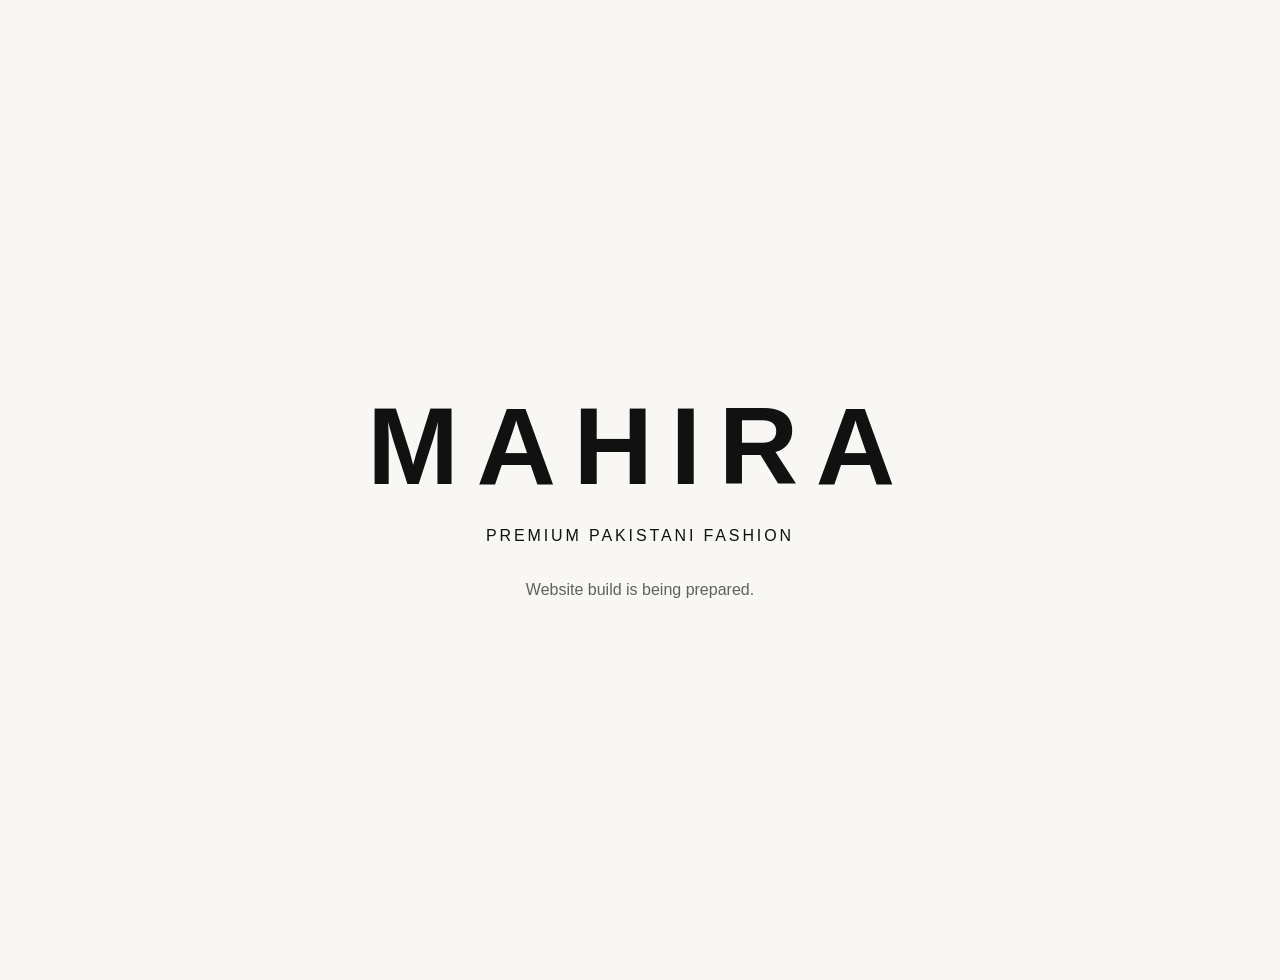
==== index.html @ 809e6ac2 "Add Mahira website entry point" ====
<!doctype html>
<html lang="en"><head><meta charset="utf-8"><meta name="viewport" content="width=device-width,initial-scale=1"><title>MAHIRA — Premium Pakistani Fashion</title><meta name="description" content="Mahira — premium Pakistani fashion. Discover new arrivals, collections and statement pieces."><style>body{margin:0;font-family:Arial,sans-serif;background:#f8f7f4;color:#111}main{min-height:100vh;display:grid;place-items:center;padding:40px;text-align:center}h1{font-size:clamp(48px,9vw,110px);letter-spacing:.16em;margin:0}.sub{margin-top:18px;letter-spacing:.18em;text-transform:uppercase}.note{margin-top:36px;opacity:.65}</style></head><body><main><div><h1>MAHIRA</h1><div class="sub">Premium Pakistani Fashion</div><div class="note">Website build is being prepared.</div></div></main></body></html>
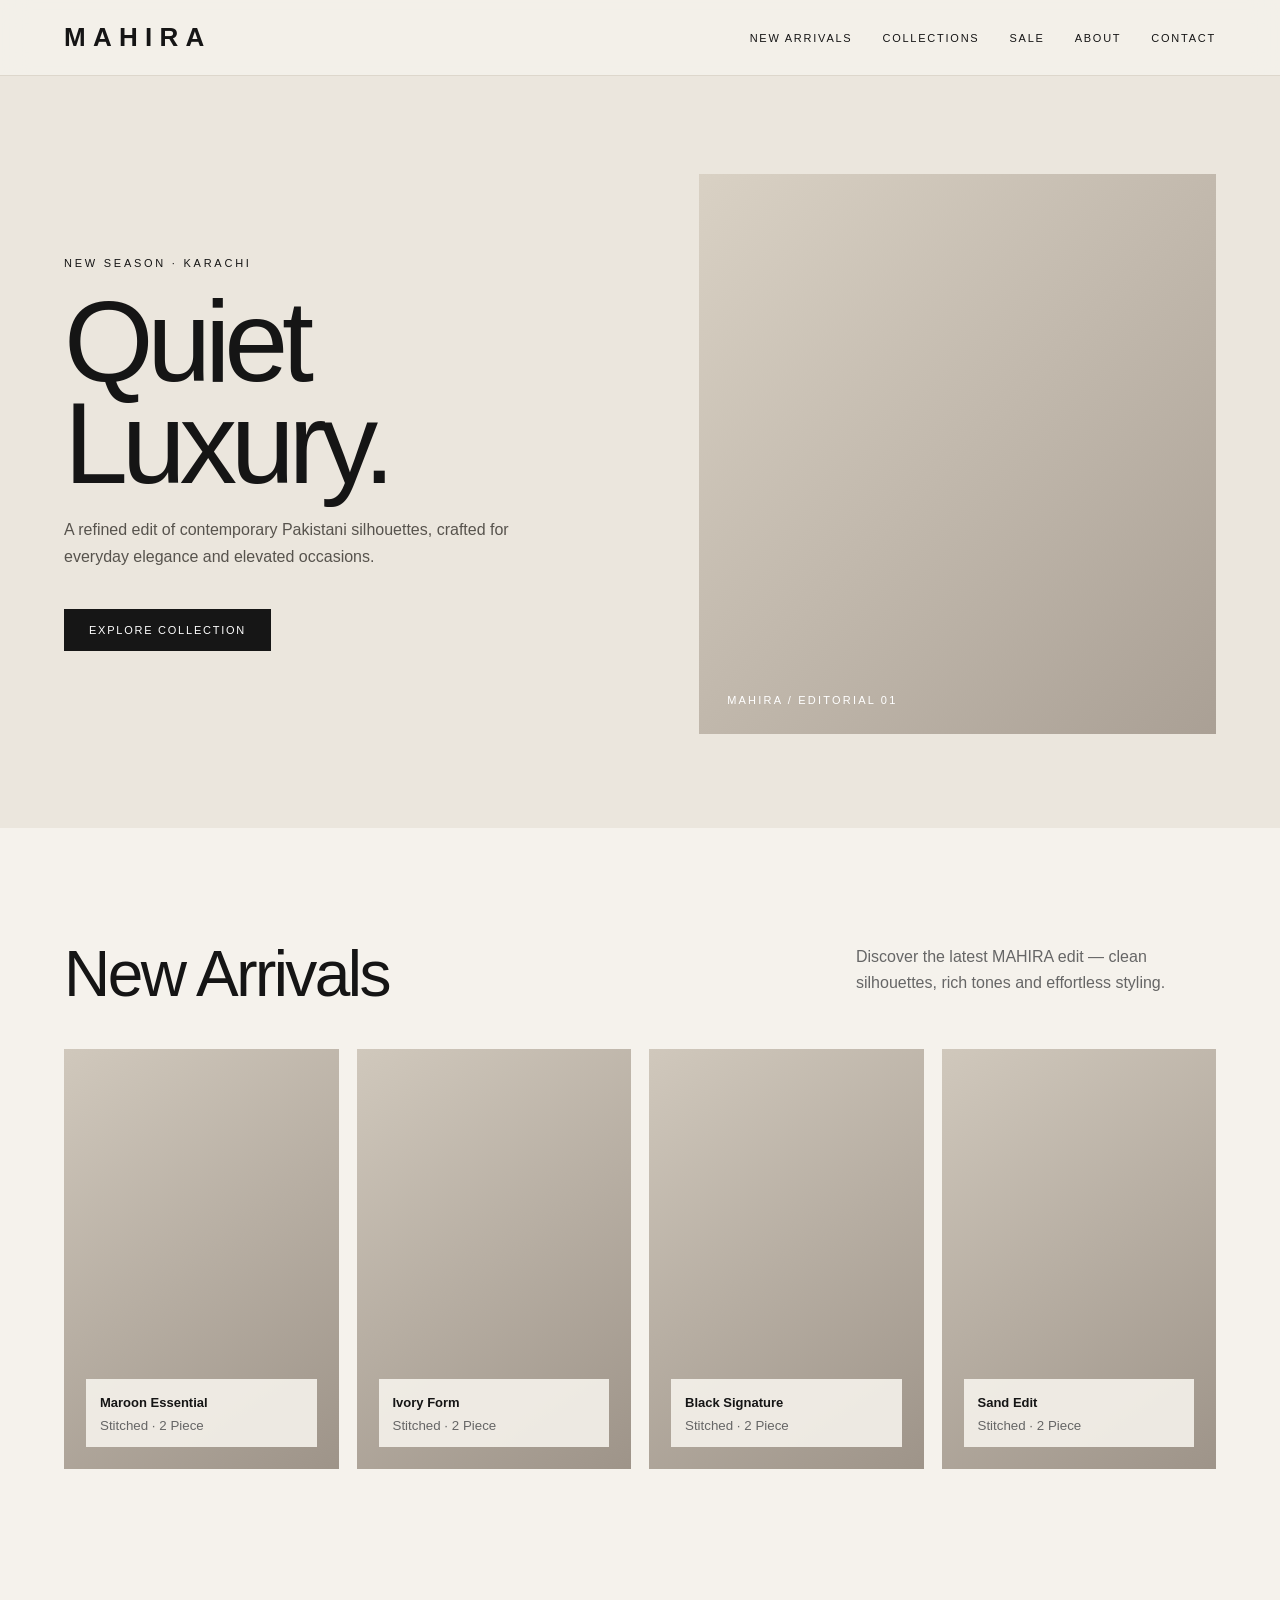
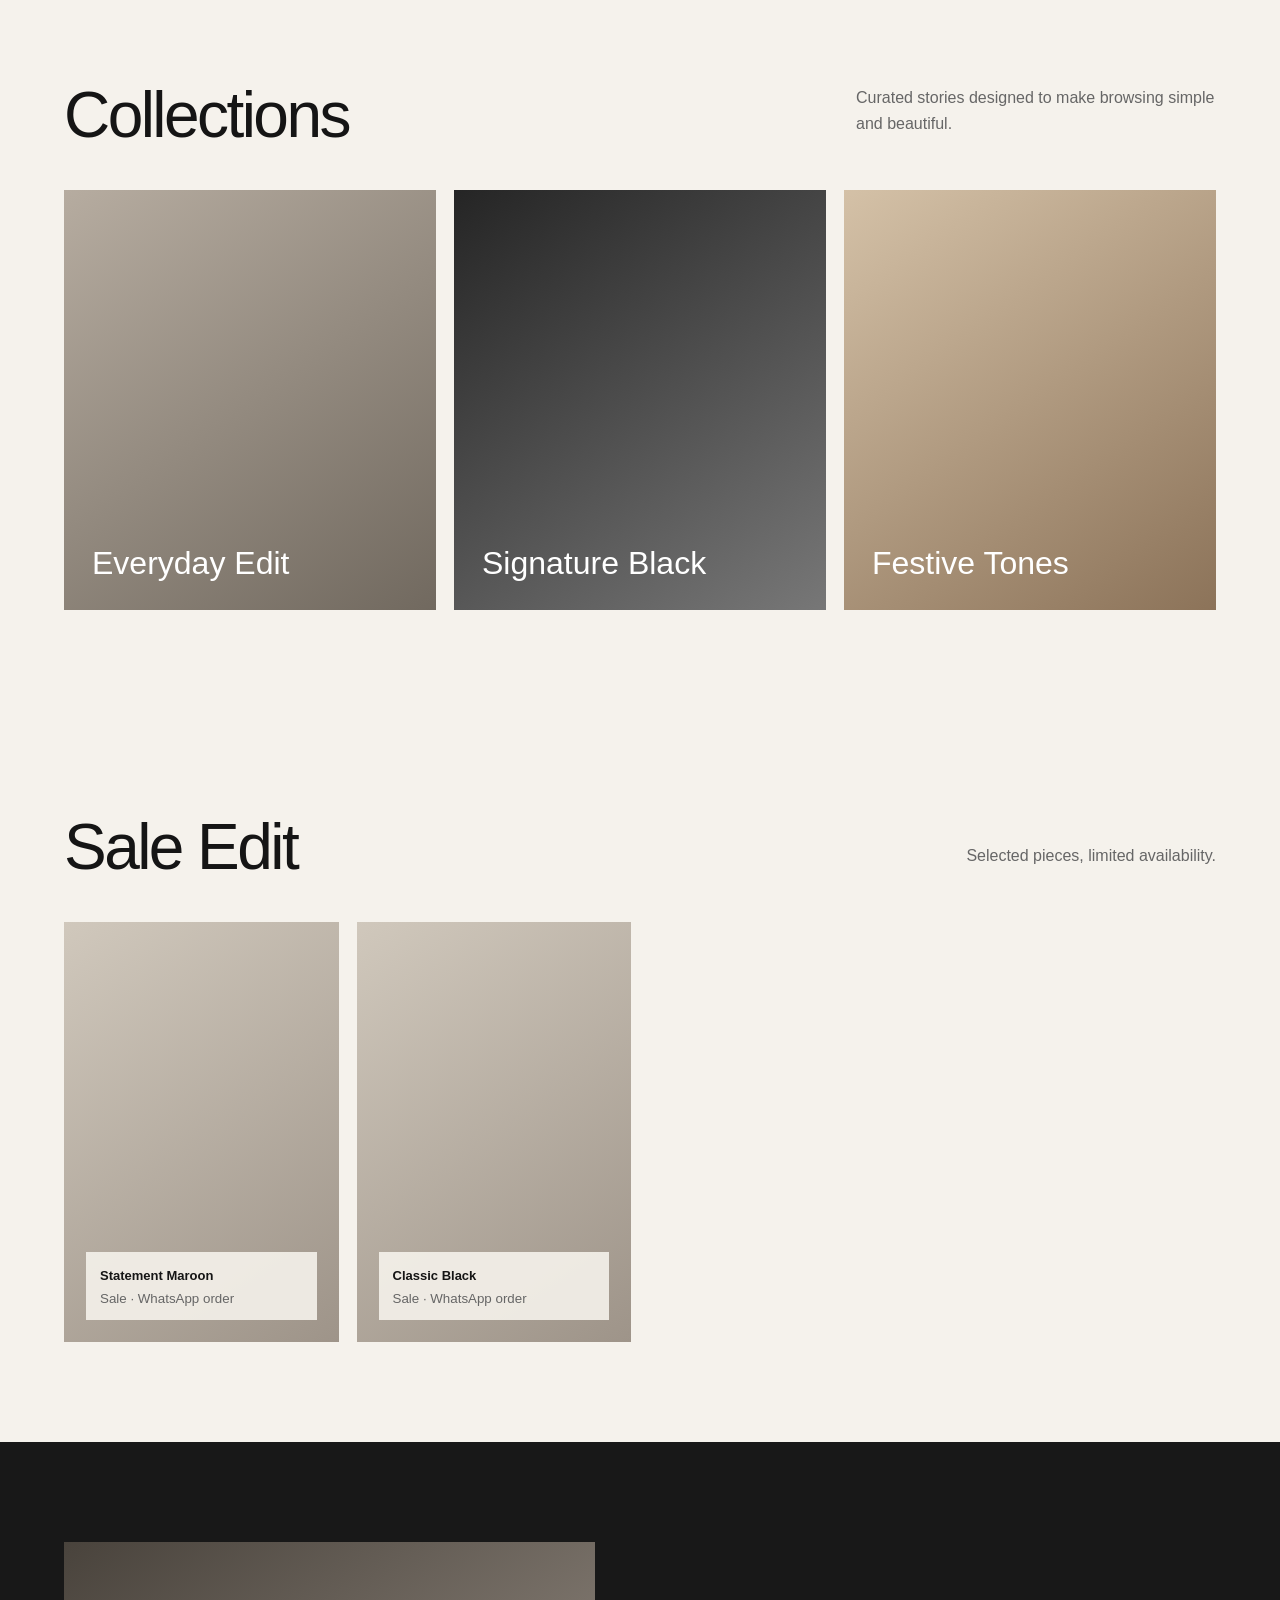
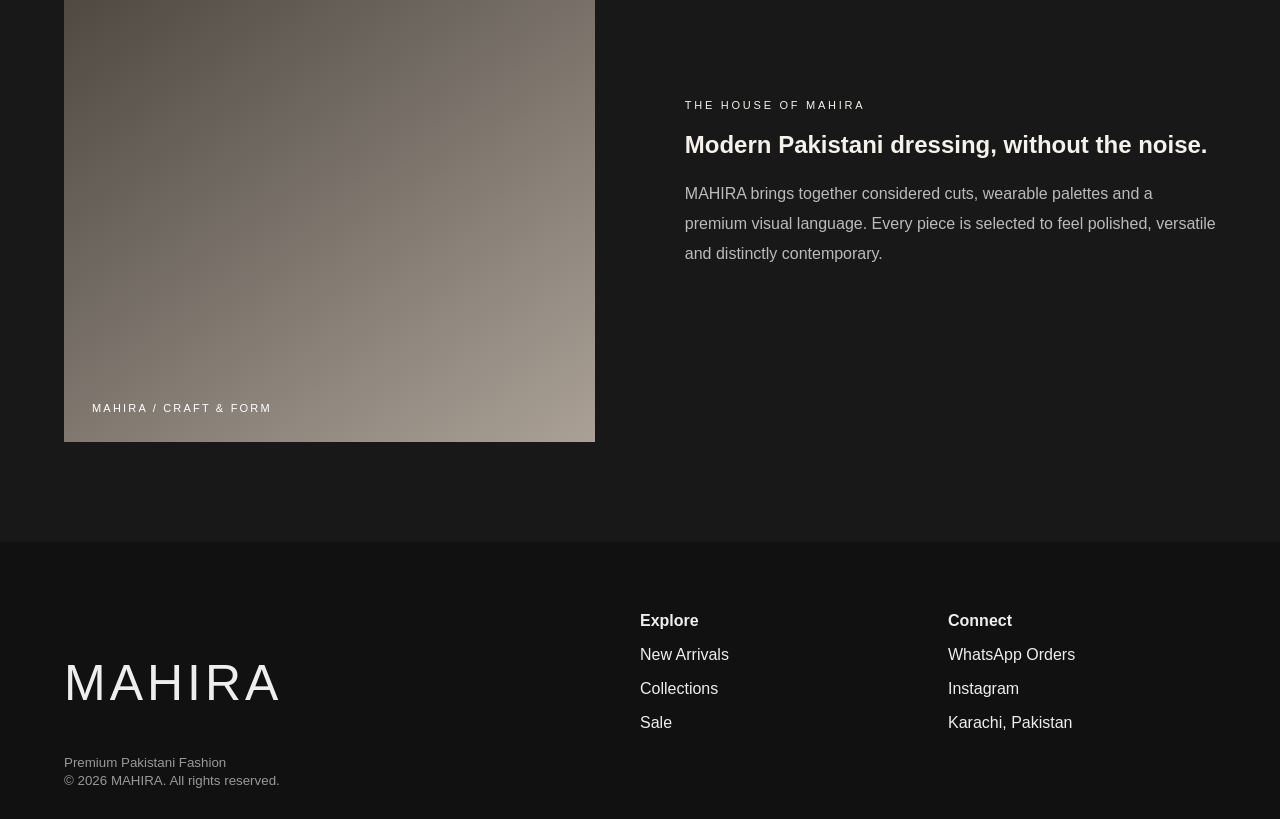
==== commit bd8e584f: "Build premium Mahira responsive storefront" ====
--- a/index.html
+++ b/index.html
@@ -1,2 +1,20 @@
 <!doctype html>
-<html lang="en"><head><meta charset="utf-8"><meta name="viewport" content="width=device-width,initial-scale=1"><title>MAHIRA — Premium Pakistani Fashion</title><meta name="description" content="Mahira — premium Pakistani fashion. Discover new arrivals, collections and statement pieces."><style>body{margin:0;font-family:Arial,sans-serif;background:#f8f7f4;color:#111}main{min-height:100vh;display:grid;place-items:center;padding:40px;text-align:center}h1{font-size:clamp(48px,9vw,110px);letter-spacing:.16em;margin:0}.sub{margin-top:18px;letter-spacing:.18em;text-transform:uppercase}.note{margin-top:36px;opacity:.65}</style></head><body><main><div><h1>MAHIRA</h1><div class="sub">Premium Pakistani Fashion</div><div class="note">Website build is being prepared.</div></div></main></body></html>+<html lang="en">
+<head>
+<meta charset="utf-8"><meta name="viewport" content="width=device-width,initial-scale=1">
+<title>MAHIRA — Pakistani Fashion</title>
+<meta name="description" content="MAHIRA — contemporary Pakistani fashion, curated for modern elegance.">
+<style>
+*{box-sizing:border-box}html{scroll-behavior:smooth}body{margin:0;background:#f5f2ec;color:#151515;font-family:Arial,Helvetica,sans-serif}a{color:inherit;text-decoration:none}button{font:inherit}.nav{position:fixed;z-index:20;top:0;left:0;right:0;display:flex;align-items:center;justify-content:space-between;padding:22px 5vw;background:rgba(245,242,236,.82);backdrop-filter:blur(14px);border-bottom:1px solid #ddd7cc}.logo{font-size:26px;letter-spacing:.28em;font-weight:700}.links{display:flex;gap:30px;text-transform:uppercase;font-size:11px;letter-spacing:.16em}.hero{min-height:92vh;padding:150px 5vw 70px;display:grid;grid-template-columns:1.05fr .95fr;gap:5vw;align-items:center;background:#ebe6dd}.eyebrow{text-transform:uppercase;letter-spacing:.25em;font-size:11px}.hero h1{font-size:clamp(58px,9vw,130px);line-height:.88;margin:22px 0;font-weight:500;letter-spacing:-.055em}.hero p{max-width:470px;line-height:1.7;color:#57534d}.cta{display:inline-block;margin-top:22px;padding:15px 25px;background:#161616;color:white;text-transform:uppercase;letter-spacing:.16em;font-size:11px}.visual{min-height:560px;position:relative;overflow:hidden;background:linear-gradient(135deg,#d9d1c4,#aaa095);display:flex;align-items:flex-end;padding:28px}.visual:after{content:'MAHIRA';font-size:clamp(50px,8vw,120px);letter-spacing:.15em;color:rgba(255,255,255,.42);position:absolute;right:-20px;bottom:15px;transform:rotate(-90deg);transform-origin:right bottom}.visual span{position:relative;z-index:1;color:white;text-transform:uppercase;letter-spacing:.2em;font-size:11px}.section{padding:100px 5vw}.head{display:flex;justify-content:space-between;align-items:end;margin-bottom:38px}.head h2{font-size:clamp(35px,5vw,65px);font-weight:400;margin:0;letter-spacing:-.04em}.head p{max-width:360px;line-height:1.6;color:#666}.grid{display:grid;grid-template-columns:repeat(4,1fr);gap:18px}.card{background:#e3ded5;min-height:420px;display:flex;flex-direction:column;justify-content:flex-end;padding:22px;position:relative;overflow:hidden;transition:transform .35s}.card:hover{transform:translateY(-7px)}.thumb{position:absolute;inset:0;background:linear-gradient(145deg,#d0c8bc,#9e9489)}.thumb:nth-child(2){background:linear-gradient(145deg,#ded8cf,#b6aa9b)}.info{position:relative;background:rgba(245,242,236,.9);padding:14px}.info b{font-size:13px}.info small{display:block;margin-top:7px;color:#666}.collections{display:grid;grid-template-columns:repeat(3,1fr);gap:18px}.collection{height:420px;padding:28px;display:flex;align-items:flex-end;background:linear-gradient(145deg,#b6aca0,#71695f);color:#fff;position:relative;overflow:hidden}.collection:nth-child(2){background:linear-gradient(145deg,#252525,#777)}.collection:nth-child(3){background:linear-gradient(145deg,#d4c1a7,#8c7359)}.collection h3{font-size:32px;font-weight:400;margin:0}.story{display:grid;grid-template-columns:1fr 1fr;gap:7vw;align-items:center;background:#181818;color:#f5f2ec}.story .visual{background:linear-gradient(145deg,#49433c,#aaa096);min-height:500px}.story p{line-height:1.9;color:#bbb}.footer{padding:70px 5vw 30px;background:#111;color:#eee}.footergrid{display:grid;grid-template-columns:2fr 1fr 1fr;gap:40px}.footer h2{font-size:50px;font-weight:400;letter-spacing:.08em}.footer small{color:#999}.reveal{animation:rise .9s ease both}@keyframes rise{from{opacity:0;transform:translateY(25px)}to{opacity:1;transform:none}}@media(max-width:800px){.links{display:none}.hero{grid-template-columns:1fr;padding-top:125px}.visual{min-height:430px}.grid{grid-template-columns:repeat(2,1fr)}.collections{grid-template-columns:1fr}.story{grid-template-columns:1fr}.footergrid{grid-template-columns:1fr}.section{padding:70px 5vw}.card{min-height:330px}.head{display:block}.head p{margin-top:15px}}
+</style></head>
+<body>
+<nav class="nav"><a class="logo" href="#home">MAHIRA</a><div class="links"><a href="#new">New Arrivals</a><a href="#collections">Collections</a><a href="#sale">Sale</a><a href="#about">About</a><a href="#contact">Contact</a></div></nav>
+<main>
+<section id="home" class="hero"><div class="reveal"><div class="eyebrow">New season · Karachi</div><h1>Quiet<br>Luxury.</h1><p>A refined edit of contemporary Pakistani silhouettes, crafted for everyday elegance and elevated occasions.</p><a class="cta" href="#new">Explore collection</a></div><div class="visual reveal"><span>Mahira / Editorial 01</span></div></section>
+<section id="new" class="section"><div class="head"><h2>New Arrivals</h2><p>Discover the latest MAHIRA edit — clean silhouettes, rich tones and effortless styling.</p></div><div class="grid"><article class="card"><div class="thumb"></div><div class="info"><b>Maroon Essential</b><small>Stitched · 2 Piece</small></div></article><article class="card"><div class="thumb"></div><div class="info"><b>Ivory Form</b><small>Stitched · 2 Piece</small></div></article><article class="card"><div class="thumb"></div><div class="info"><b>Black Signature</b><small>Stitched · 2 Piece</small></div></article><article class="card"><div class="thumb"></div><div class="info"><b>Sand Edit</b><small>Stitched · 2 Piece</small></div></article></div></section>
+<section id="collections" class="section"><div class="head"><h2>Collections</h2><p>Curated stories designed to make browsing simple and beautiful.</p></div><div class="collections"><a class="collection" href="#new"><h3>Everyday Edit</h3></a><a class="collection" href="#new"><h3>Signature Black</h3></a><a class="collection" href="#new"><h3>Festive Tones</h3></a></div></section>
+<section id="sale" class="section"><div class="head"><h2>Sale Edit</h2><p>Selected pieces, limited availability.</p></div><div class="grid"><article class="card"><div class="thumb"></div><div class="info"><b>Statement Maroon</b><small>Sale · WhatsApp order</small></div></article><article class="card"><div class="thumb"></div><div class="info"><b>Classic Black</b><small>Sale · WhatsApp order</small></div></article></div></section>
+<section id="about" class="section story"><div class="visual"><span>MAHIRA / Craft & Form</span></div><div><div class="eyebrow">The House of Mahira</div><h2>Modern Pakistani dressing, without the noise.</h2><p>MAHIRA brings together considered cuts, wearable palettes and a premium visual language. Every piece is selected to feel polished, versatile and distinctly contemporary.</p></div></section>
+</main>
+<footer id="contact" class="footer"><div class="footergrid"><div><h2>MAHIRA</h2><small>Premium Pakistani Fashion</small></div><div><b>Explore</b><p><a href="#new">New Arrivals</a></p><p><a href="#collections">Collections</a></p><p><a href="#sale">Sale</a></p></div><div><b>Connect</b><p>WhatsApp Orders</p><p>Instagram</p><p>Karachi, Pakistan</p></div></div><small>© 2026 MAHIRA. All rights reserved.</small></footer>
+</body></html>
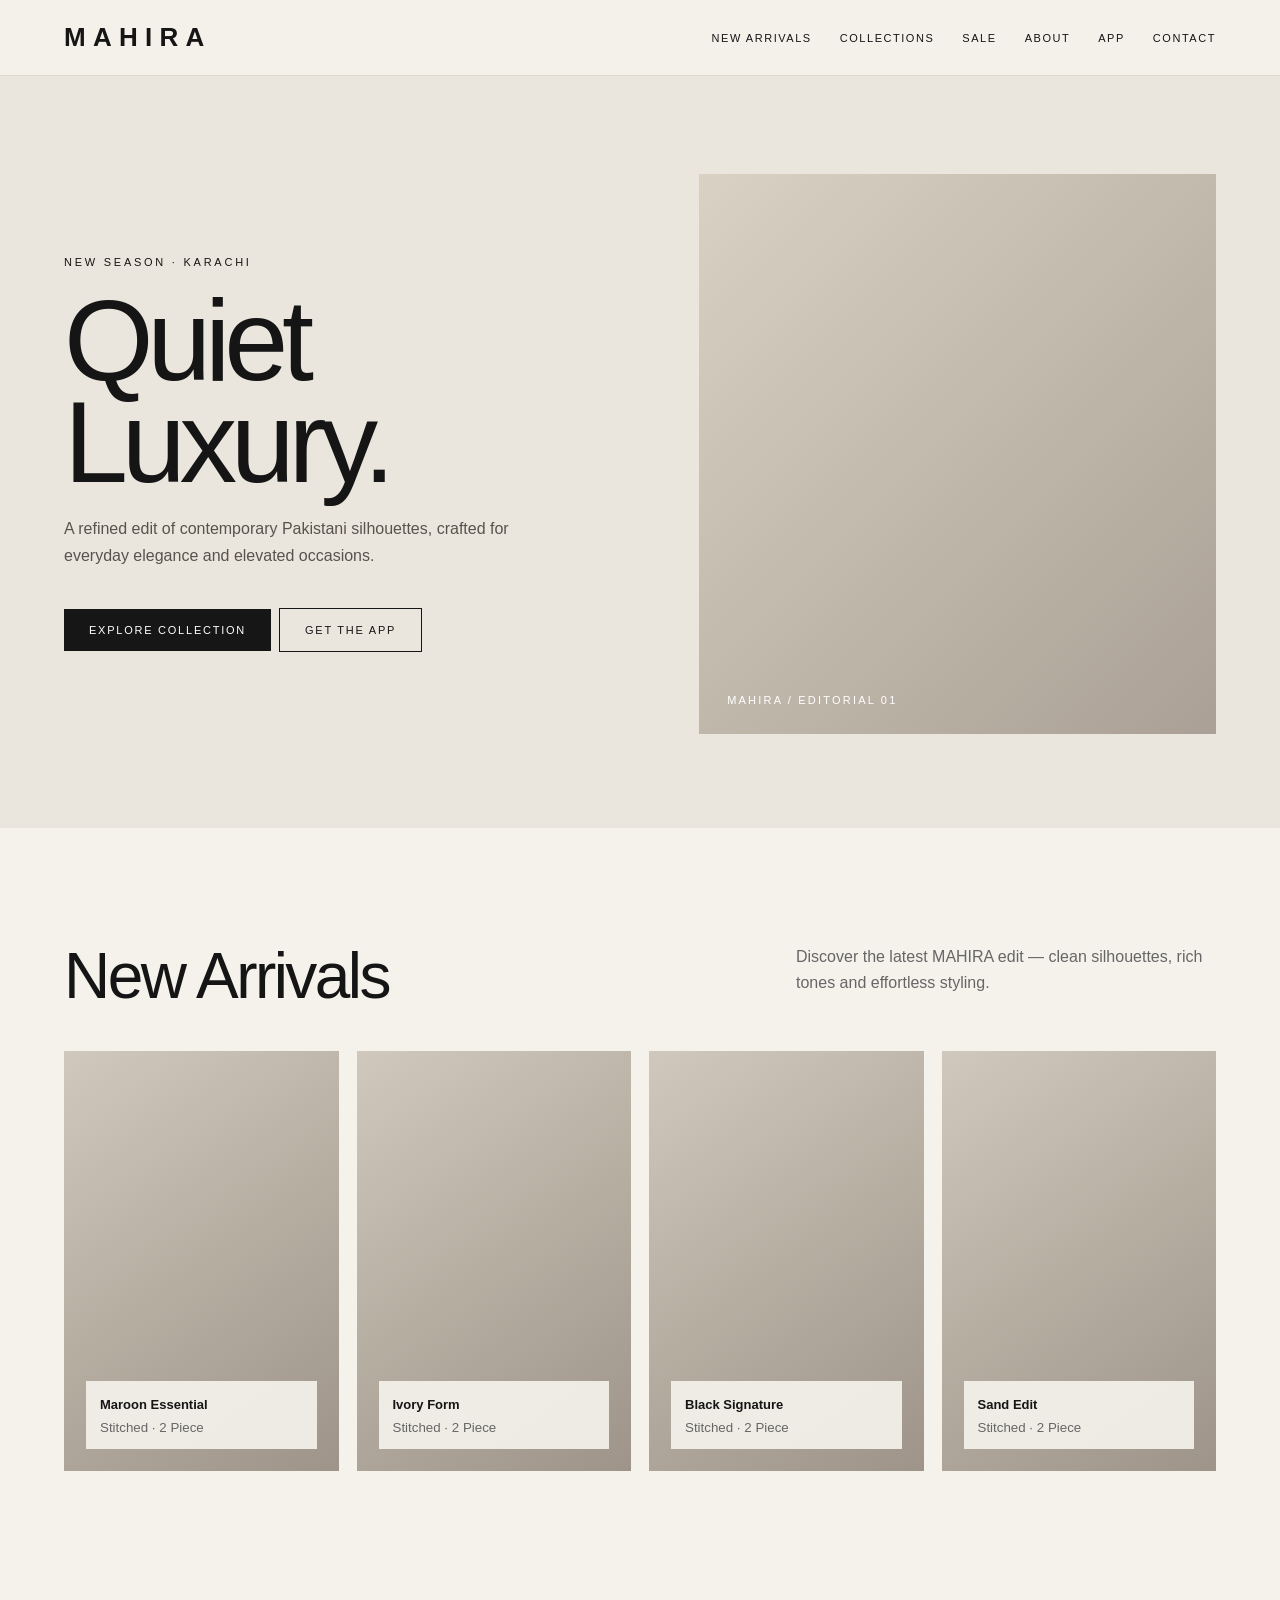
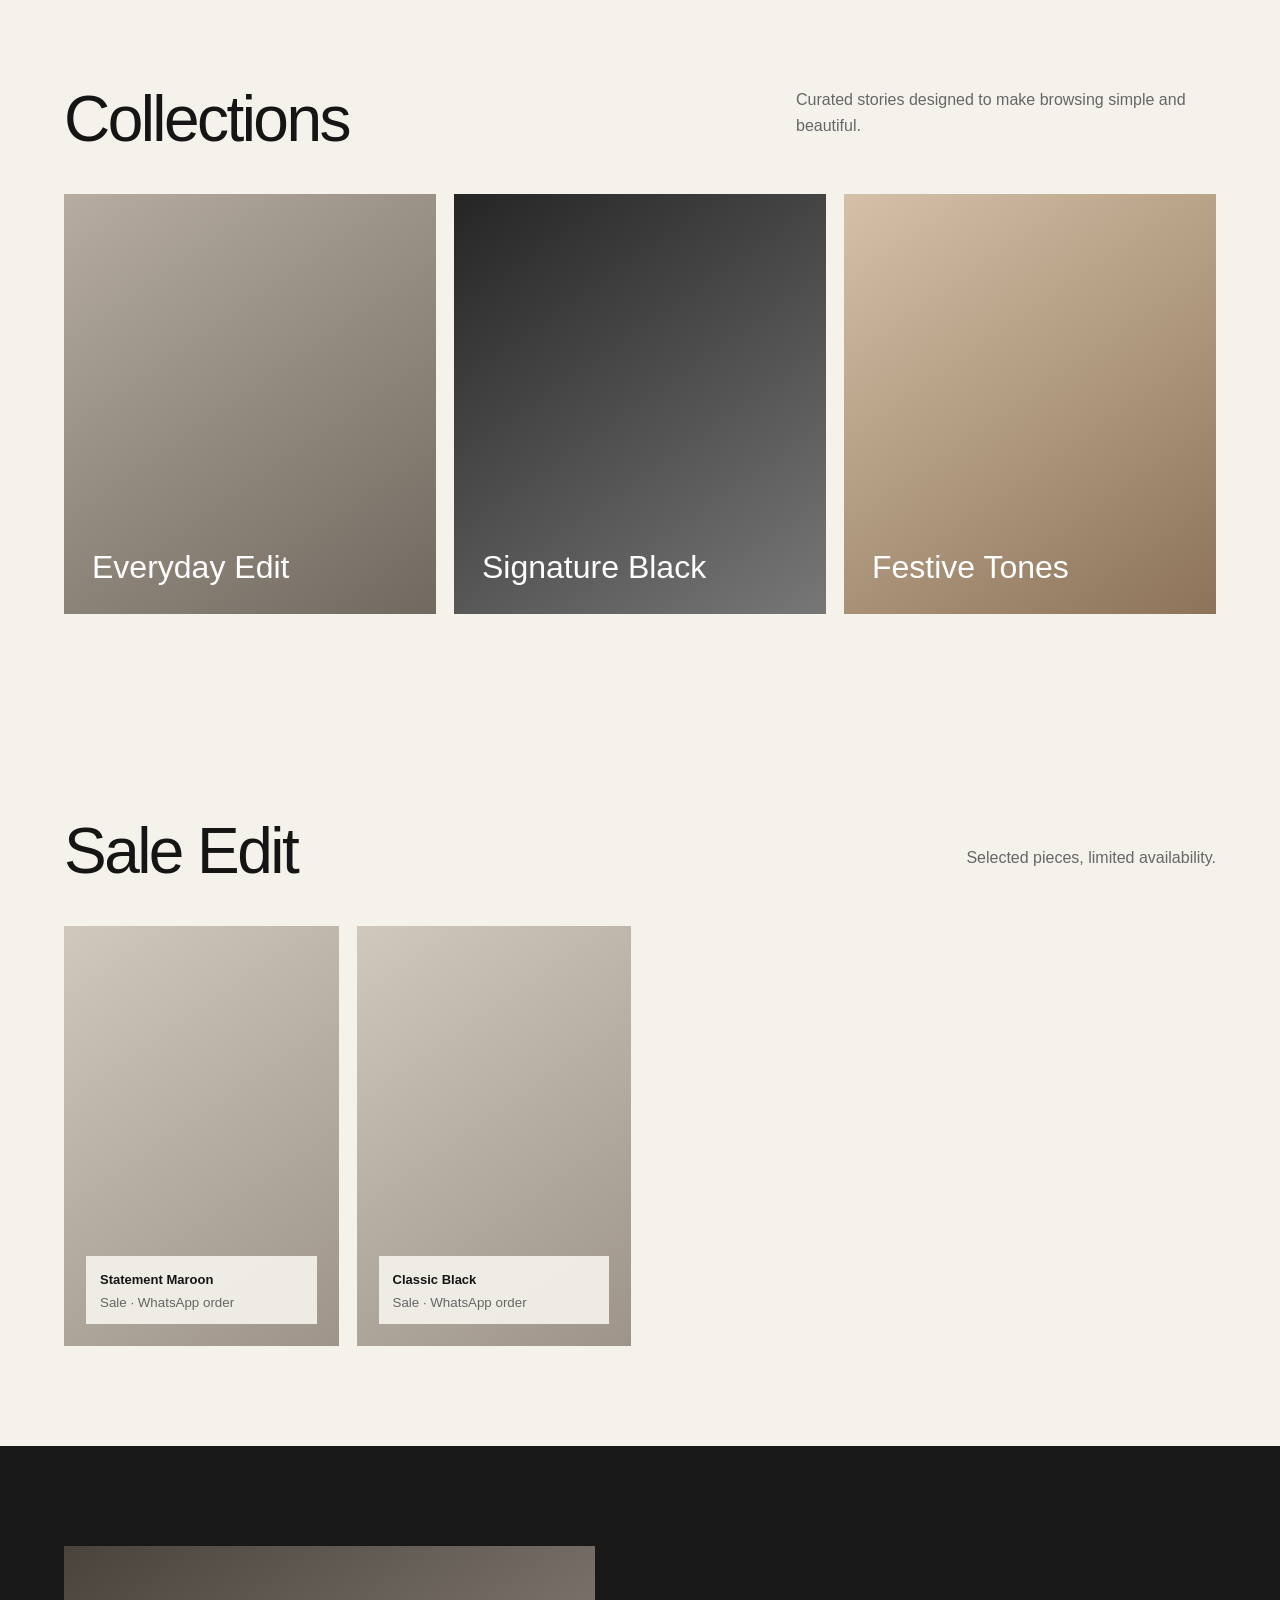
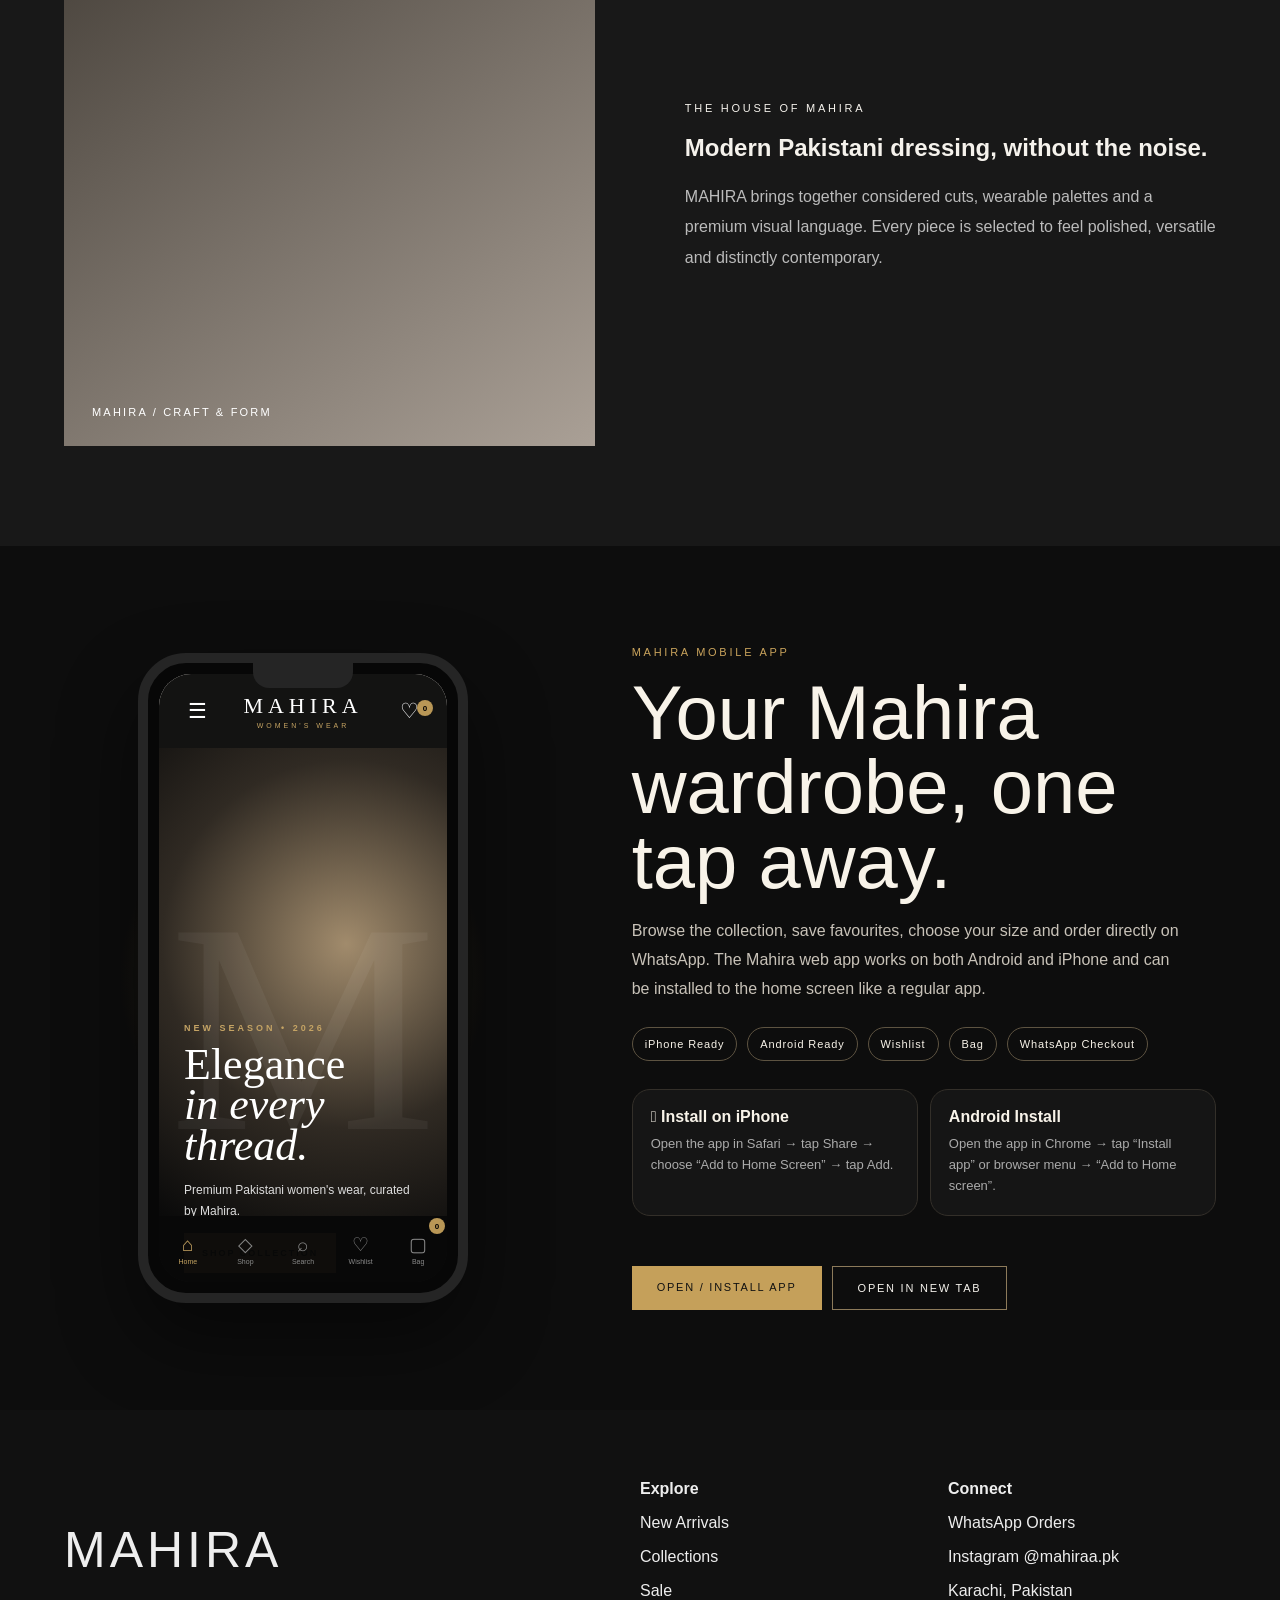
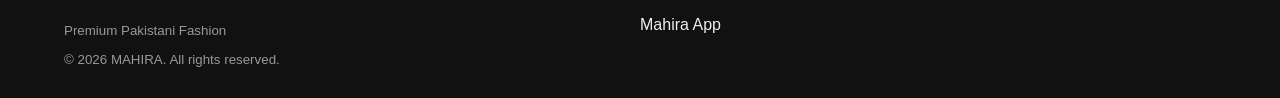
==== commit 93830000: "Add Mahira app download section and install guide" ====
--- a/index.html
+++ b/index.html
@@ -5,16 +5,17 @@
 <title>MAHIRA — Pakistani Fashion</title>
 <meta name="description" content="MAHIRA — contemporary Pakistani fashion, curated for modern elegance.">
 <style>
-*{box-sizing:border-box}html{scroll-behavior:smooth}body{margin:0;background:#f5f2ec;color:#151515;font-family:Arial,Helvetica,sans-serif}a{color:inherit;text-decoration:none}button{font:inherit}.nav{position:fixed;z-index:20;top:0;left:0;right:0;display:flex;align-items:center;justify-content:space-between;padding:22px 5vw;background:rgba(245,242,236,.82);backdrop-filter:blur(14px);border-bottom:1px solid #ddd7cc}.logo{font-size:26px;letter-spacing:.28em;font-weight:700}.links{display:flex;gap:30px;text-transform:uppercase;font-size:11px;letter-spacing:.16em}.hero{min-height:92vh;padding:150px 5vw 70px;display:grid;grid-template-columns:1.05fr .95fr;gap:5vw;align-items:center;background:#ebe6dd}.eyebrow{text-transform:uppercase;letter-spacing:.25em;font-size:11px}.hero h1{font-size:clamp(58px,9vw,130px);line-height:.88;margin:22px 0;font-weight:500;letter-spacing:-.055em}.hero p{max-width:470px;line-height:1.7;color:#57534d}.cta{display:inline-block;margin-top:22px;padding:15px 25px;background:#161616;color:white;text-transform:uppercase;letter-spacing:.16em;font-size:11px}.visual{min-height:560px;position:relative;overflow:hidden;background:linear-gradient(135deg,#d9d1c4,#aaa095);display:flex;align-items:flex-end;padding:28px}.visual:after{content:'MAHIRA';font-size:clamp(50px,8vw,120px);letter-spacing:.15em;color:rgba(255,255,255,.42);position:absolute;right:-20px;bottom:15px;transform:rotate(-90deg);transform-origin:right bottom}.visual span{position:relative;z-index:1;color:white;text-transform:uppercase;letter-spacing:.2em;font-size:11px}.section{padding:100px 5vw}.head{display:flex;justify-content:space-between;align-items:end;margin-bottom:38px}.head h2{font-size:clamp(35px,5vw,65px);font-weight:400;margin:0;letter-spacing:-.04em}.head p{max-width:360px;line-height:1.6;color:#666}.grid{display:grid;grid-template-columns:repeat(4,1fr);gap:18px}.card{background:#e3ded5;min-height:420px;display:flex;flex-direction:column;justify-content:flex-end;padding:22px;position:relative;overflow:hidden;transition:transform .35s}.card:hover{transform:translateY(-7px)}.thumb{position:absolute;inset:0;background:linear-gradient(145deg,#d0c8bc,#9e9489)}.thumb:nth-child(2){background:linear-gradient(145deg,#ded8cf,#b6aa9b)}.info{position:relative;background:rgba(245,242,236,.9);padding:14px}.info b{font-size:13px}.info small{display:block;margin-top:7px;color:#666}.collections{display:grid;grid-template-columns:repeat(3,1fr);gap:18px}.collection{height:420px;padding:28px;display:flex;align-items:flex-end;background:linear-gradient(145deg,#b6aca0,#71695f);color:#fff;position:relative;overflow:hidden}.collection:nth-child(2){background:linear-gradient(145deg,#252525,#777)}.collection:nth-child(3){background:linear-gradient(145deg,#d4c1a7,#8c7359)}.collection h3{font-size:32px;font-weight:400;margin:0}.story{display:grid;grid-template-columns:1fr 1fr;gap:7vw;align-items:center;background:#181818;color:#f5f2ec}.story .visual{background:linear-gradient(145deg,#49433c,#aaa096);min-height:500px}.story p{line-height:1.9;color:#bbb}.footer{padding:70px 5vw 30px;background:#111;color:#eee}.footergrid{display:grid;grid-template-columns:2fr 1fr 1fr;gap:40px}.footer h2{font-size:50px;font-weight:400;letter-spacing:.08em}.footer small{color:#999}.reveal{animation:rise .9s ease both}@keyframes rise{from{opacity:0;transform:translateY(25px)}to{opacity:1;transform:none}}@media(max-width:800px){.links{display:none}.hero{grid-template-columns:1fr;padding-top:125px}.visual{min-height:430px}.grid{grid-template-columns:repeat(2,1fr)}.collections{grid-template-columns:1fr}.story{grid-template-columns:1fr}.footergrid{grid-template-columns:1fr}.section{padding:70px 5vw}.card{min-height:330px}.head{display:block}.head p{margin-top:15px}}
+*{box-sizing:border-box}html{scroll-behavior:smooth}body{margin:0;background:#f5f2ec;color:#151515;font-family:Arial,Helvetica,sans-serif}a{color:inherit;text-decoration:none}button{font:inherit}.nav{position:fixed;z-index:20;top:0;left:0;right:0;display:flex;align-items:center;justify-content:space-between;padding:22px 5vw;background:rgba(245,242,236,.88);backdrop-filter:blur(14px);border-bottom:1px solid #ddd7cc}.logo{font-size:26px;letter-spacing:.28em;font-weight:700}.links{display:flex;gap:28px;text-transform:uppercase;font-size:11px;letter-spacing:.14em}.hero{min-height:92vh;padding:150px 5vw 70px;display:grid;grid-template-columns:1.05fr .95fr;gap:5vw;align-items:center;background:#ebe6dd}.eyebrow{text-transform:uppercase;letter-spacing:.25em;font-size:11px}.hero h1{font-size:clamp(58px,9vw,130px);line-height:.88;margin:22px 0;font-weight:500;letter-spacing:-.055em}.hero p{max-width:470px;line-height:1.7;color:#57534d}.cta{display:inline-block;margin-top:22px;padding:15px 25px;background:#161616;color:white;text-transform:uppercase;letter-spacing:.16em;font-size:11px;border:0;cursor:pointer}.cta.alt{background:transparent;color:#161616;border:1px solid #161616;margin-left:8px}.visual{min-height:560px;position:relative;overflow:hidden;background:linear-gradient(135deg,#d9d1c4,#aaa095);display:flex;align-items:flex-end;padding:28px}.visual:after{content:'MAHIRA';font-size:clamp(50px,8vw,120px);letter-spacing:.15em;color:rgba(255,255,255,.42);position:absolute;right:-20px;bottom:15px;transform:rotate(-90deg);transform-origin:right bottom}.visual span{position:relative;z-index:1;color:white;text-transform:uppercase;letter-spacing:.2em;font-size:11px}.section{padding:100px 5vw}.head{display:flex;justify-content:space-between;align-items:end;margin-bottom:38px}.head h2{font-size:clamp(35px,5vw,65px);font-weight:400;margin:0;letter-spacing:-.04em}.head p{max-width:420px;line-height:1.65;color:#666}.grid{display:grid;grid-template-columns:repeat(4,1fr);gap:18px}.card{background:#e3ded5;min-height:420px;display:flex;flex-direction:column;justify-content:flex-end;padding:22px;position:relative;overflow:hidden;transition:transform .35s}.card:hover{transform:translateY(-7px)}.thumb{position:absolute;inset:0;background:linear-gradient(145deg,#d0c8bc,#9e9489)}.info{position:relative;background:rgba(245,242,236,.92);padding:14px}.info b{font-size:13px}.info small{display:block;margin-top:7px;color:#666}.collections{display:grid;grid-template-columns:repeat(3,1fr);gap:18px}.collection{height:420px;padding:28px;display:flex;align-items:flex-end;background:linear-gradient(145deg,#b6aca0,#71695f);color:#fff;position:relative;overflow:hidden}.collection:nth-child(2){background:linear-gradient(145deg,#252525,#777)}.collection:nth-child(3){background:linear-gradient(145deg,#d4c1a7,#8c7359)}.collection h3{font-size:32px;font-weight:400;margin:0}.story{display:grid;grid-template-columns:1fr 1fr;gap:7vw;align-items:center;background:#181818;color:#f5f2ec}.story .visual{background:linear-gradient(145deg,#49433c,#aaa096);min-height:500px}.story p{line-height:1.9;color:#bbb}.appsec{background:#0d0d0d;color:#f8f3e9;display:grid;grid-template-columns:.9fr 1.1fr;gap:7vw;align-items:center;overflow:hidden}.phonewrap{display:flex;justify-content:center;position:relative}.phoneglow{position:absolute;width:390px;height:390px;border-radius:50%;background:radial-gradient(circle,rgba(190,151,77,.27),rgba(190,151,77,0) 68%);top:50%;left:50%;transform:translate(-50%,-50%)}.phone{width:min(330px,80vw);height:650px;border:10px solid #252525;border-radius:48px;background:#070707;padding:11px;box-shadow:0 35px 80px rgba(0,0,0,.48);position:relative;z-index:1}.phone:before{content:'';position:absolute;width:100px;height:25px;border-radius:0 0 16px 16px;background:#252525;top:0;left:50%;transform:translateX(-50%);z-index:3}.phone iframe{width:100%;height:100%;border:0;border-radius:32px;background:#111}.apptag{color:#c9a35c;text-transform:uppercase;letter-spacing:.25em;font-size:11px}.appcopy h2{font-size:clamp(42px,6vw,76px);font-weight:400;line-height:.98;margin:18px 0}.appcopy p{color:#c8c2b8;max-width:560px;line-height:1.8}.badges{display:flex;gap:10px;flex-wrap:wrap;margin:24px 0}.badge{border:1px solid #5d5341;padding:10px 12px;border-radius:999px;font-size:11px;letter-spacing:.08em}.installbox{display:grid;grid-template-columns:1fr 1fr;gap:12px;margin:28px 0}.installcard{border:1px solid #332f29;background:#151515;padding:18px;border-radius:18px}.installcard b{display:block;margin-bottom:8px}.installcard p{font-size:13px;color:#aaa;margin:0;line-height:1.6}.appactions{display:flex;gap:10px;flex-wrap:wrap}.appactions .cta{background:#c5a05a;color:#111}.appactions .cta.alt{border-color:#8c7a5a;color:#f5f2ec;background:transparent;margin-left:0}.footer{padding:70px 5vw 30px;background:#111;color:#eee}.footergrid{display:grid;grid-template-columns:2fr 1fr 1fr;gap:40px}.footer h2{font-size:50px;font-weight:400;letter-spacing:.08em}.footer small{color:#999}.reveal{animation:rise .9s ease both}@keyframes rise{from{opacity:0;transform:translateY(25px)}to{opacity:1;transform:none}}@media(max-width:900px){.appsec{grid-template-columns:1fr}.phone{height:600px}.phonewrap{order:2}.appcopy{order:1}}@media(max-width:800px){.links{display:none}.hero{grid-template-columns:1fr;padding-top:125px}.visual{min-height:430px}.grid{grid-template-columns:repeat(2,1fr)}.collections{grid-template-columns:1fr}.story{grid-template-columns:1fr}.footergrid{grid-template-columns:1fr}.section{padding:70px 5vw}.card{min-height:330px}.head{display:block}.head p{margin-top:15px}.installbox{grid-template-columns:1fr}.cta.alt{margin-left:0;margin-top:8px}}
 </style></head>
 <body>
-<nav class="nav"><a class="logo" href="#home">MAHIRA</a><div class="links"><a href="#new">New Arrivals</a><a href="#collections">Collections</a><a href="#sale">Sale</a><a href="#about">About</a><a href="#contact">Contact</a></div></nav>
+<nav class="nav"><a class="logo" href="#home">MAHIRA</a><div class="links"><a href="#new">New Arrivals</a><a href="#collections">Collections</a><a href="#sale">Sale</a><a href="#about">About</a><a href="#app">App</a><a href="#contact">Contact</a></div></nav>
 <main>
-<section id="home" class="hero"><div class="reveal"><div class="eyebrow">New season · Karachi</div><h1>Quiet<br>Luxury.</h1><p>A refined edit of contemporary Pakistani silhouettes, crafted for everyday elegance and elevated occasions.</p><a class="cta" href="#new">Explore collection</a></div><div class="visual reveal"><span>Mahira / Editorial 01</span></div></section>
+<section id="home" class="hero"><div class="reveal"><div class="eyebrow">New season · Karachi</div><h1>Quiet<br>Luxury.</h1><p>A refined edit of contemporary Pakistani silhouettes, crafted for everyday elegance and elevated occasions.</p><a class="cta" href="#new">Explore collection</a><a class="cta alt" href="#app">Get the App</a></div><div class="visual reveal"><span>Mahira / Editorial 01</span></div></section>
 <section id="new" class="section"><div class="head"><h2>New Arrivals</h2><p>Discover the latest MAHIRA edit — clean silhouettes, rich tones and effortless styling.</p></div><div class="grid"><article class="card"><div class="thumb"></div><div class="info"><b>Maroon Essential</b><small>Stitched · 2 Piece</small></div></article><article class="card"><div class="thumb"></div><div class="info"><b>Ivory Form</b><small>Stitched · 2 Piece</small></div></article><article class="card"><div class="thumb"></div><div class="info"><b>Black Signature</b><small>Stitched · 2 Piece</small></div></article><article class="card"><div class="thumb"></div><div class="info"><b>Sand Edit</b><small>Stitched · 2 Piece</small></div></article></div></section>
 <section id="collections" class="section"><div class="head"><h2>Collections</h2><p>Curated stories designed to make browsing simple and beautiful.</p></div><div class="collections"><a class="collection" href="#new"><h3>Everyday Edit</h3></a><a class="collection" href="#new"><h3>Signature Black</h3></a><a class="collection" href="#new"><h3>Festive Tones</h3></a></div></section>
 <section id="sale" class="section"><div class="head"><h2>Sale Edit</h2><p>Selected pieces, limited availability.</p></div><div class="grid"><article class="card"><div class="thumb"></div><div class="info"><b>Statement Maroon</b><small>Sale · WhatsApp order</small></div></article><article class="card"><div class="thumb"></div><div class="info"><b>Classic Black</b><small>Sale · WhatsApp order</small></div></article></div></section>
 <section id="about" class="section story"><div class="visual"><span>MAHIRA / Craft & Form</span></div><div><div class="eyebrow">The House of Mahira</div><h2>Modern Pakistani dressing, without the noise.</h2><p>MAHIRA brings together considered cuts, wearable palettes and a premium visual language. Every piece is selected to feel polished, versatile and distinctly contemporary.</p></div></section>
+<section id="app" class="section appsec"><div class="phonewrap"><div class="phoneglow"></div><div class="phone"><iframe src="app/" title="Mahira App preview" loading="lazy"></iframe></div></div><div class="appcopy"><div class="apptag">MAHIRA MOBILE APP</div><h2>Your Mahira wardrobe, one tap away.</h2><p>Browse the collection, save favourites, choose your size and order directly on WhatsApp. The Mahira web app works on both Android and iPhone and can be installed to the home screen like a regular app.</p><div class="badges"><span class="badge">iPhone Ready</span><span class="badge">Android Ready</span><span class="badge">Wishlist</span><span class="badge">Bag</span><span class="badge">WhatsApp Checkout</span></div><div class="installbox"><div class="installcard"><b> Install on iPhone</b><p>Open the app in Safari → tap Share → choose “Add to Home Screen” → tap Add.</p></div><div class="installcard"><b>Android Install</b><p>Open the app in Chrome → tap “Install app” or browser menu → “Add to Home screen”.</p></div></div><div class="appactions"><a class="cta" href="app/">OPEN / INSTALL APP</a><a class="cta alt" href="app/" target="_blank" rel="noopener">OPEN IN NEW TAB</a></div></div></section>
 </main>
-<footer id="contact" class="footer"><div class="footergrid"><div><h2>MAHIRA</h2><small>Premium Pakistani Fashion</small></div><div><b>Explore</b><p><a href="#new">New Arrivals</a></p><p><a href="#collections">Collections</a></p><p><a href="#sale">Sale</a></p></div><div><b>Connect</b><p>WhatsApp Orders</p><p>Instagram</p><p>Karachi, Pakistan</p></div></div><small>© 2026 MAHIRA. All rights reserved.</small></footer>
+<footer id="contact" class="footer"><div class="footergrid"><div><h2>MAHIRA</h2><small>Premium Pakistani Fashion</small></div><div><b>Explore</b><p><a href="#new">New Arrivals</a></p><p><a href="#collections">Collections</a></p><p><a href="#sale">Sale</a></p><p><a href="#app">Mahira App</a></p></div><div><b>Connect</b><p>WhatsApp Orders</p><p>Instagram @mahiraa.pk</p><p>Karachi, Pakistan</p></div></div><small>© 2026 MAHIRA. All rights reserved.</small></footer>
 </body></html>
